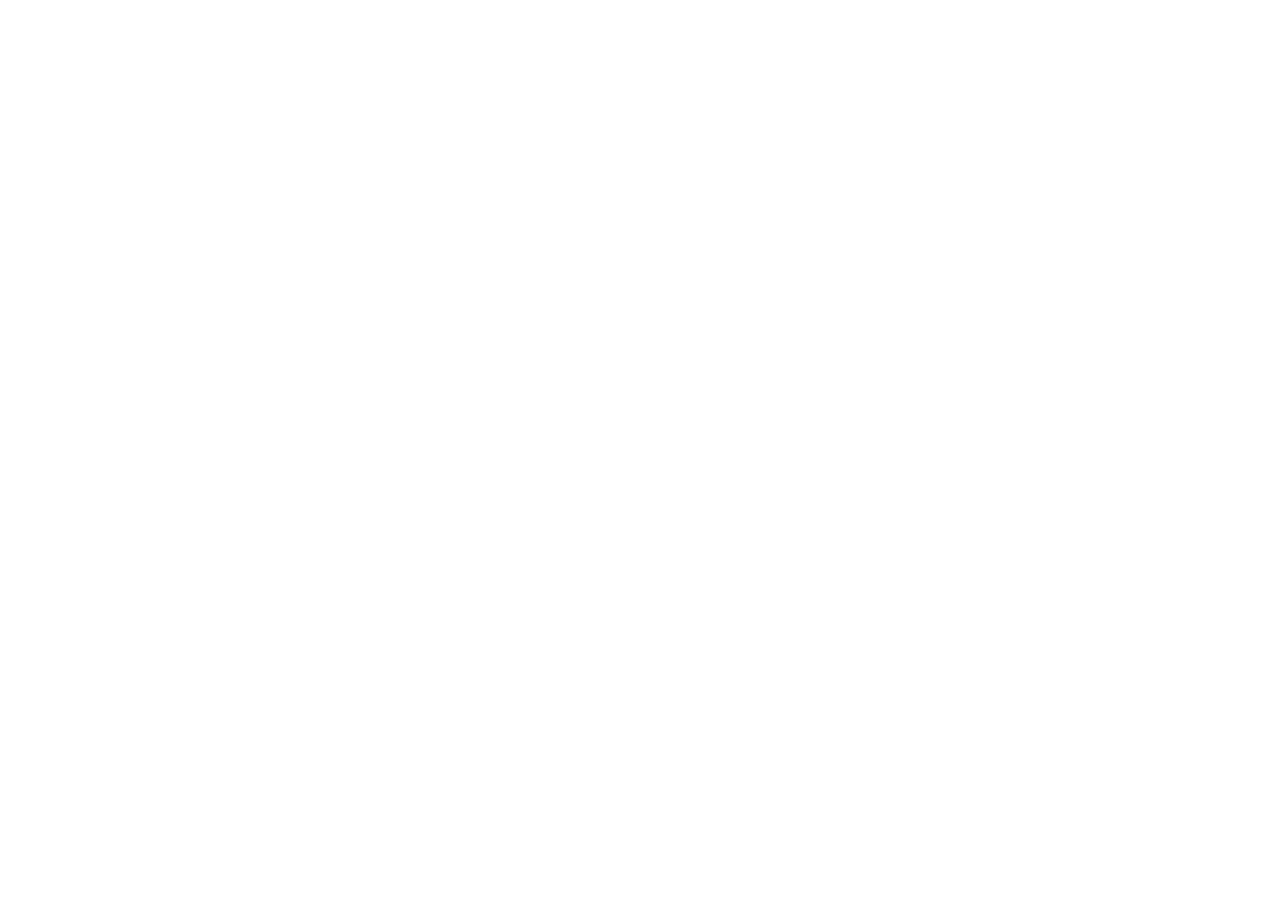
==== index.html @ 07b18342 "V0.0 (Files initilized)" ====
<!DOCTYPE html>
<html lang="en">
<head>
    <meta charset="UTF-8">
    <meta name="viewport" content="width=device-width, initial-scale=1.0">
    <title>Homepage</title>
    <link rel="stylesheet" href="assets/css/style.css">
</head>
<body>
    
</body>
</html>
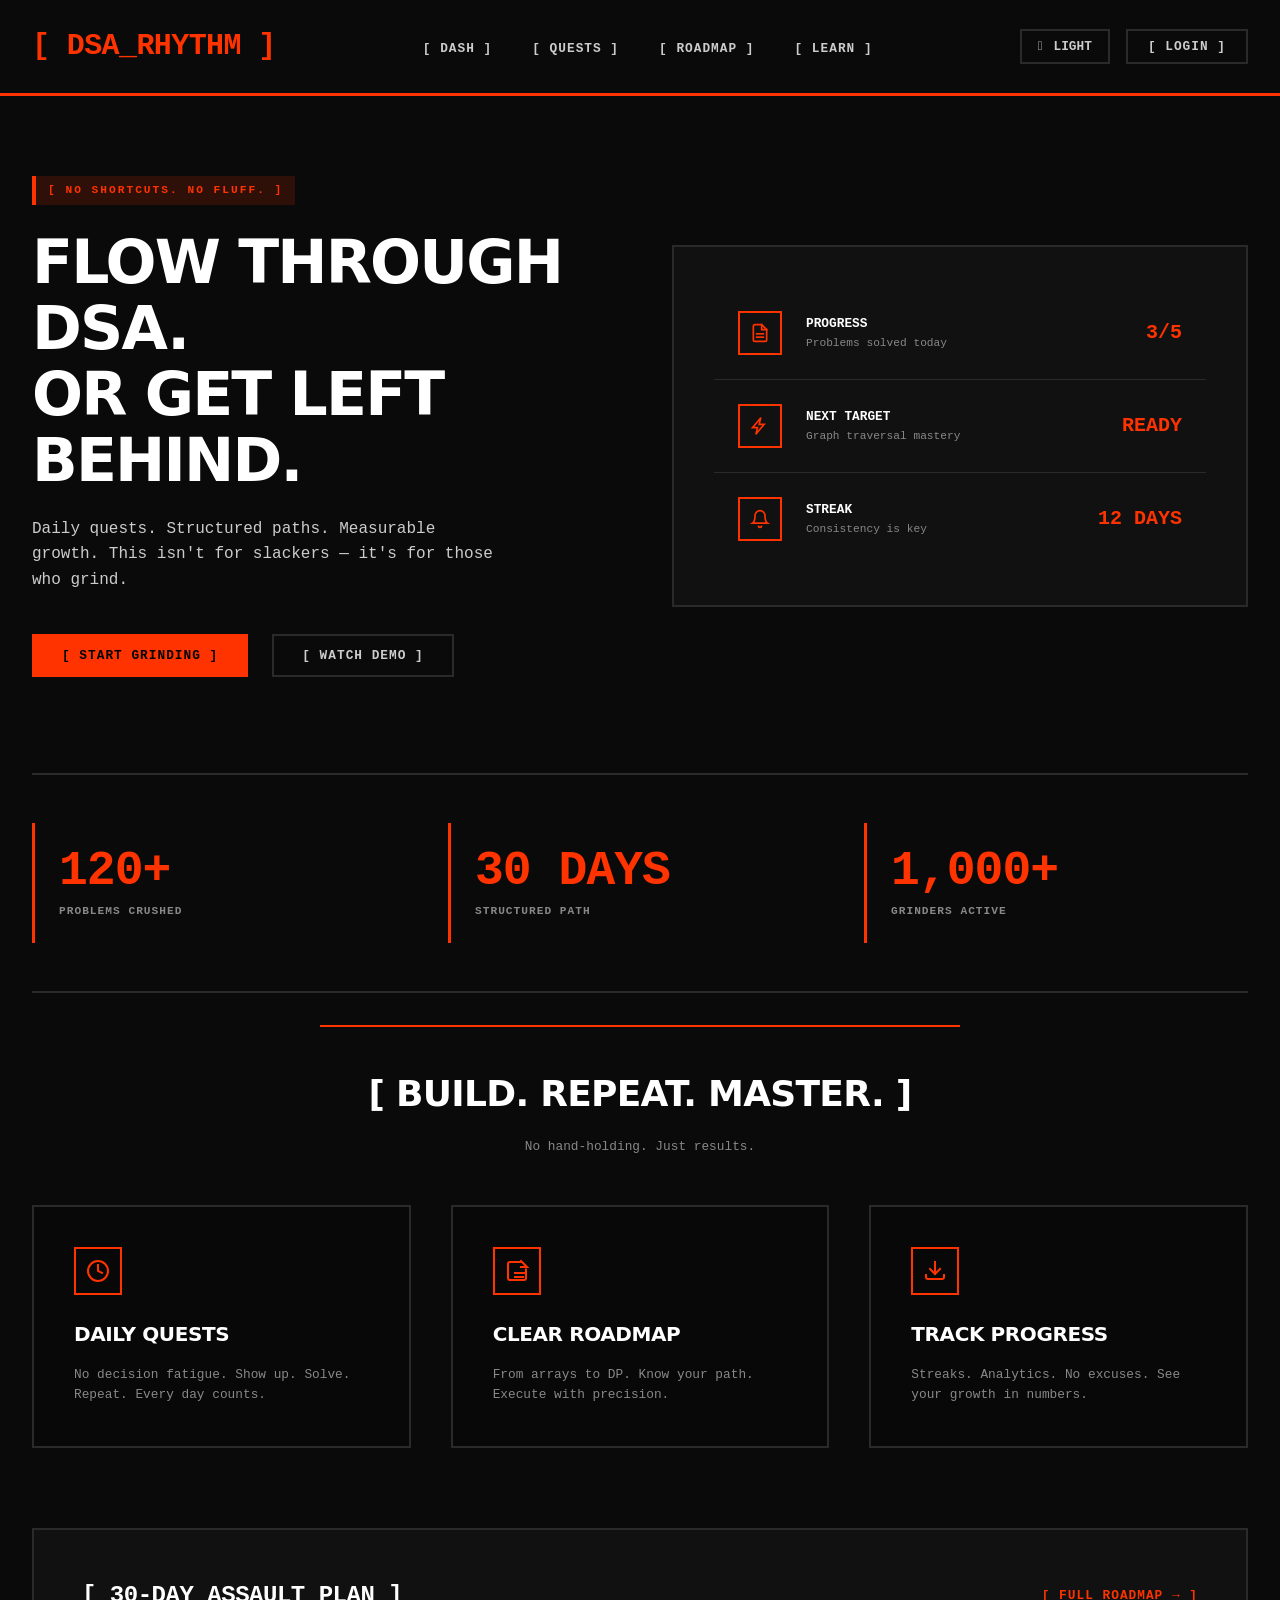
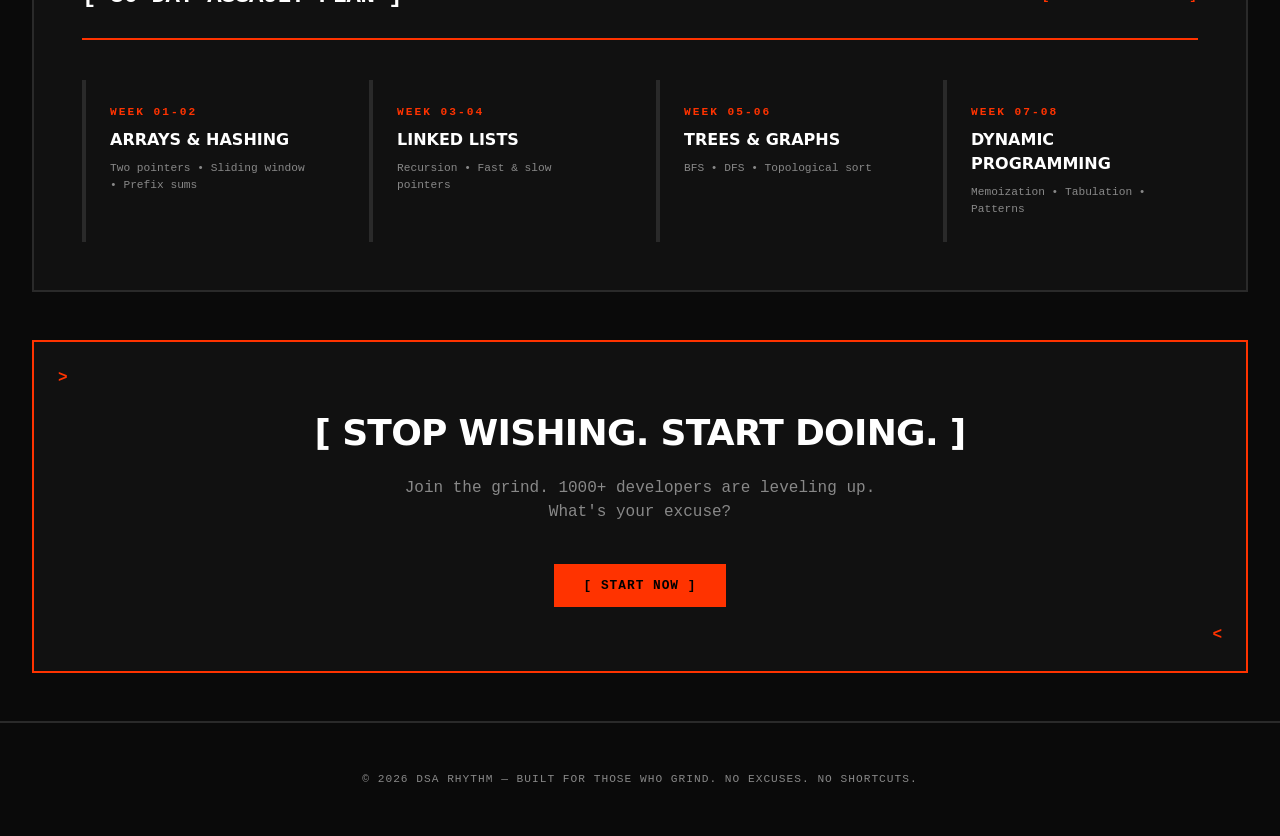
==== commit 62c57356: "Designing the initial design is the hardest part" ====
--- a/index.html
+++ b/index.html
@@ -1,12 +1,234 @@
 <!DOCTYPE html>
 <html lang="en">
+
 <head>
-    <meta charset="UTF-8">
-    <meta name="viewport" content="width=device-width, initial-scale=1.0">
-    <title>Homepage</title>
-    <link rel="stylesheet" href="assets/css/style.css">
+  <meta charset="UTF-8">
+  <meta name="viewport" content="width=device-width, initial-scale=1.0, viewport-fit=cover">
+  <meta name="description" content="DSA Rhythm - Master Data Structures. No shortcuts. No fluff. Pure discipline.">
+  <title>DSA Rhythm | Grind. Build. Master.</title>
+
+  <!-- Favicon - sharp, brutal -->
+  <link rel="icon" type="image/svg+xml"
+    href="data:image/svg+xml,%3Csvg xmlns='http://www.w3.org/2000/svg' viewBox='0 0 100 100'%3E%3Crect width='100' height='100' fill='%23ff3300'/%3E%3Ctext x='50' y='68' text-anchor='middle' fill='white' font-size='48' font-weight='900' font-family='monospace'%3ED%3C/text%3E%3C/svg%3E">
+
+  <link rel="stylesheet" href="assets/css/index.css">
 </head>
+
 <body>
-    
+
+  <header class="navbar">
+    <div class="container nav-container">
+      <a href="#" class="logo">[ DSA_RHYTHM ]</a>
+
+      <ul class="nav-links">
+        <li><a href="#">[ DASH ]</a></li>
+        <li><a href="#">[ QUESTS ]</a></li>
+        <li><a href="#">[ ROADMAP ]</a></li>
+        <li><a href="#">[ LEARN ]</a></li>
+      </ul>
+
+      <div class="nav-actions">
+        <button class="theme-toggle" id="themeToggle">
+          <span id="themeIcon"></span>
+          <span id="themeText">LIGHT</span>
+        </button>
+        <button class="btn-secondary" style="padding: 8px 20px;">[ LOGIN ]</button>
+      </div>
+
+      <button class="mobile-menu-btn" id="mobileMenuBtn" aria-label="Menu">
+        <span></span>
+        <span></span>
+        <span></span>
+      </button>
+    </div>
+  </header>
+
+  <div class="menu-overlay" id="menuOverlay"></div>
+
+  <!-- Mobile Menu Panel -->
+  <div class="mobile-menu" id="mobileMenu">
+    <div class="mobile-menu-header">
+      <span class="mobile-menu-logo">[ DSA ]</span>
+      <button class="close-menu-btn" id="closeMenuBtn">✕</button>
+    </div>
+    <ul class="mobile-nav-links">
+      <li><a href="#">[ DASHBOARD ]</a></li>
+      <li><a href="#">[ QUESTS ]</a></li>
+      <li><a href="#">[ ROADMAP ]</a></li>
+      <li><a href="#">[ LEARN ]</a></li>
+    </ul>
+    <div class="mobile-actions">
+      <button class="theme-toggle" id="mobileThemeToggle">
+        <span id="mobileThemeIcon"></span>
+        <span id="mobileThemeText">LIGHT</span>
+      </button>
+      <button class="btn-secondary">[ LOGIN ]</button>
+    </div>
+  </div>
+
+  <main>
+    <div class="container">
+      <section class="hero">
+        <div>
+          <span class="hero-badge">[ NO SHORTCUTS. NO FLUFF. ]</span>
+          <h1>FLOW THROUGH DSA.<br>OR GET LEFT BEHIND.</h1>
+          <p class="hero-description">
+            Daily quests. Structured paths. Measurable growth. This isn't for slackers — it's for those who grind.
+          </p>
+          <div class="hero-actions">
+            <button class="btn-primary">[ START GRINDING ]</button>
+            <button class="btn-secondary">[ WATCH DEMO ]</button>
+          </div>
+        </div>
+        <div class="hero-visual">
+          <div class="visual-card">
+            <div class="visual-icon">
+              <svg width="20" height="20" viewBox="0 0 24 24" fill="none" stroke="currentColor" stroke-width="2"
+                stroke-linecap="square" stroke-linejoin="miter">
+                <path d="M14 2H6a2 2 0 0 0-2 2v16a2 2 0 0 0 2 2h12a2 2 0 0 0 2-2V8z" />
+                <polyline points="14 2 14 8 20 8" />
+                <line x1="16" y1="13" x2="8" y2="13" />
+                <line x1="16" y1="17" x2="8" y2="17" />
+              </svg>
+            </div>
+            <div class="visual-info">
+              <div class="visual-title">PROGRESS</div>
+              <div class="visual-sub">Problems solved today</div>
+            </div>
+            <div class="visual-value">3/5</div>
+          </div>
+          <div class="visual-card">
+            <div class="visual-icon">
+              <svg width="20" height="20" viewBox="0 0 24 24" fill="none" stroke="currentColor" stroke-width="2"
+                stroke-linecap="square" stroke-linejoin="miter">
+                <path d="M13 2L3 14h6l-2 8 10-12h-6l2-8z" />
+              </svg>
+            </div>
+            <div class="visual-info">
+              <div class="visual-title">NEXT TARGET</div>
+              <div class="visual-sub">Graph traversal mastery</div>
+            </div>
+            <div class="visual-value">READY</div>
+          </div>
+          <div class="visual-card">
+            <div class="visual-icon">
+              <svg width="20" height="20" viewBox="0 0 24 24" fill="none" stroke="currentColor" stroke-width="2"
+                stroke-linecap="square" stroke-linejoin="miter">
+                <path d="M18 8A6 6 0 0 0 6 8c0 7-3 9-3 9h18s-3-2-3-9" />
+                <path d="M13.73 21a2 2 0 0 1-3.46 0" />
+              </svg>
+            </div>
+            <div class="visual-info">
+              <div class="visual-title">STREAK</div>
+              <div class="visual-sub">Consistency is key</div>
+            </div>
+            <div class="visual-value">12 DAYS</div>
+          </div>
+        </div>
+      </section>
+
+      <div class="stats-grid">
+        <div class="stat-card">
+          <div class="stat-number">120+</div>
+          <div class="stat-label">PROBLEMS CRUSHED</div>
+        </div>
+        <div class="stat-card">
+          <div class="stat-number">30 DAYS</div>
+          <div class="stat-label">STRUCTURED PATH</div>
+        </div>
+        <div class="stat-card">
+          <div class="stat-number">1,000+</div>
+          <div class="stat-label">GRINDERS ACTIVE</div>
+        </div>
+      </div>
+
+      <div class="section-header">
+        <h2>[ BUILD. REPEAT. MASTER. ]</h2>
+        <p>No hand-holding. Just results.</p>
+      </div>
+
+      <div class="features-grid">
+        <div class="feature">
+          <div class="feature-icon">
+            <svg width="24" height="24" viewBox="0 0 24 24" fill="none" stroke="currentColor" stroke-width="2"
+              stroke-linecap="square" stroke-linejoin="miter">
+              <circle cx="12" cy="12" r="10" />
+              <polyline points="12 6 12 12 16 14" />
+            </svg>
+          </div>
+          <h3>DAILY QUESTS</h3>
+          <p>No decision fatigue. Show up. Solve. Repeat. Every day counts.</p>
+        </div>
+        <div class="feature">
+          <div class="feature-icon">
+            <svg width="24" height="24" viewBox="0 0 24 24" fill="none" stroke="currentColor" stroke-width="2"
+              stroke-linecap="square" stroke-linejoin="miter">
+              <path d="M21 10.5V19a2 2 0 0 1-2 2H5a2 2 0 0 1-2-2V5a2 2 0 0 1 2-2h10.5" />
+              <polyline points="16 2 22 8 16 8" />
+              <line x1="10" y1="14" x2="21" y2="14" />
+              <line x1="10" y1="18" x2="18" y2="18" />
+            </svg>
+          </div>
+          <h3>CLEAR ROADMAP</h3>
+          <p>From arrays to DP. Know your path. Execute with precision.</p>
+        </div>
+        <div class="feature">
+          <div class="feature-icon">
+            <svg width="24" height="24" viewBox="0 0 24 24" fill="none" stroke="currentColor" stroke-width="2"
+              stroke-linecap="square" stroke-linejoin="miter">
+              <path d="M21 16v2a2 2 0 0 1-2 2H5a2 2 0 0 1-2-2v-2" />
+              <path d="M7 10l5 5 5-5" />
+              <path d="M12 15V3" />
+            </svg>
+          </div>
+          <h3>TRACK PROGRESS</h3>
+          <p>Streaks. Analytics. No excuses. See your growth in numbers.</p>
+        </div>
+      </div>
+      <div class="roadmap">
+        <div class="roadmap-header">
+          <h3>[ 30-DAY ASSAULT PLAN ]</h3>
+          <a href="#" class="roadmap-link">[ FULL ROADMAP → ]</a>
+        </div>
+        <div class="roadmap-steps">
+          <div class="step">
+            <div class="step-week">WEEK 01-02</div>
+            <div class="step-title">ARRAYS & HASHING</div>
+            <div class="step-desc">Two pointers • Sliding window • Prefix sums</div>
+          </div>
+          <div class="step">
+            <div class="step-week">WEEK 03-04</div>
+            <div class="step-title">LINKED LISTS</div>
+            <div class="step-desc">Recursion • Fast & slow pointers</div>
+          </div>
+          <div class="step">
+            <div class="step-week">WEEK 05-06</div>
+            <div class="step-title">TREES & GRAPHS</div>
+            <div class="step-desc">BFS • DFS • Topological sort</div>
+          </div>
+          <div class="step">
+            <div class="step-week">WEEK 07-08</div>
+            <div class="step-title">DYNAMIC PROGRAMMING</div>
+            <div class="step-desc">Memoization • Tabulation • Patterns</div>
+          </div>
+        </div>
+      </div>
+      <div class="cta">
+        <h2>[ STOP WISHING. START DOING. ]</h2>
+        <p>Join the grind. 1000+ developers are leveling up. What's your excuse?</p>
+        <button class="btn-primary">[ START NOW ]</button>
+      </div>
+    </div>
+  </main>
+
+  <footer class="footer">
+    <div class="container">
+      <p>© 2026 DSA RHYTHM — BUILT FOR THOSE WHO GRIND. NO EXCUSES. NO SHORTCUTS.</p>
+    </div>
+  </footer>
+
+  <script src="assets/scripts/main.js"></script>
+
 </body>
+
 </html>
--- a/assets/css/index.css
+++ b/assets/css/index.css
@@ -0,0 +1,866 @@
+   * {
+     margin: 0;
+     padding: 0;
+     box-sizing: border-box;
+   }
+
+   :root {
+     --space-1: 8px;
+     --space-2: 16px;
+     --space-3: 24px;
+     --space-4: 32px;
+     --space-5: 40px;
+     --space-6: 48px;
+     --space-7: 64px;
+     --space-8: 80px;
+     --space-9: 96px;
+
+     --font-mono: 'Courier New', 'Fira Code', 'SF Mono', monospace;
+     --font-sans: 'Inter', -apple-system, 'Segoe UI', system-ui, sans-serif;
+     --text-xs: 0.7rem;
+     --text-sm: 0.8rem;
+     --text-base: 0.9rem;
+     --text-md: 1rem;
+     --text-lg: 1.25rem;
+     --text-xl: 1.5rem;
+     --text-2xl: 1.875rem;
+     --text-3xl: 2.25rem;
+     --text-4xl: 3rem;
+     --text-5xl: 3.75rem;
+
+     --fw-normal: 400;
+     --fw-medium: 500;
+     --fw-bold: 700;
+     --fw-black: 900;
+
+     --bg-primary: #0a0a0a;
+     --bg-secondary: #111111;
+     --bg-tertiary: #1a1a1a;
+     --bg-card: #080808;
+     --border-primary: #ff3300;
+     --border-secondary: #2a2a2a;
+     --border-harsh: #ff3300;
+     --text-primary: #ffffff;
+     --text-secondary: #cccccc;
+     --text-tertiary: #888888;
+     --accent: #ff3300;
+     --accent-dark: #cc2800;
+     --accent-soft: rgba(255, 51, 0, 0.15);
+     --accent-glow: rgba(255, 51, 0, 0.08);
+     --danger: #ff0000;
+
+     --radius: 0px;
+     --shadow-sm: 2px 2px 0px rgba(255, 51, 0, 0.3);
+     --shadow-md: 4px 4px 0px rgba(255, 51, 0, 0.4);
+     --shadow-lg: 6px 6px 0px rgba(255, 51, 0, 0.5);
+     --shadow-xl: 8px 8px 0px rgba(255, 51, 0, 0.6);
+     --transition: all 0.1s cubic-bezier(0.2, 0.9, 0.4, 1);
+   }
+
+   body {
+     font-family: var(--font-sans);
+     background: var(--bg-primary);
+     color: var(--text-primary);
+     line-height: 1.5;
+     -webkit-font-smoothing: antialiased;
+     border: none;
+   }
+
+   * {
+     border-radius: 0px !important;
+   }
+
+   h1,
+   h2,
+   h3,
+   h4,
+   .logo,
+   .stat-number {
+     font-weight: var(--fw-black);
+     letter-spacing: -0.02em;
+     text-transform: uppercase;
+   }
+
+   h1 {
+     font-size: var(--text-5xl);
+     line-height: 1.1;
+     letter-spacing: -0.03em;
+   }
+
+   h2 {
+     font-size: var(--text-3xl);
+     letter-spacing: -0.02em;
+   }
+
+   h3 {
+     font-size: var(--text-xl);
+     font-weight: var(--fw-bold);
+   }
+
+   .container {
+     max-width: 1280px;
+     margin: 0 auto;
+     padding: 0 var(--space-4);
+   }
+
+   .btn-primary {
+     display: inline-flex;
+     align-items: center;
+     justify-content: center;
+     gap: var(--space-2);
+     background: var(--accent);
+     color: #000000;
+     border: 2px solid var(--accent);
+     padding: 12px 28px;
+     font-size: var(--text-sm);
+     font-weight: var(--fw-bold);
+     text-transform: uppercase;
+     letter-spacing: 1px;
+     cursor: pointer;
+     transition: var(--transition);
+     text-decoration: none;
+     font-family: var(--font-mono);
+   }
+
+   .btn-primary:hover {
+     background: transparent;
+     color: var(--accent);
+     transform: translate(-2px, -2px);
+     box-shadow: var(--shadow-md);
+   }
+
+   .btn-secondary {
+     display: inline-flex;
+     align-items: center;
+     justify-content: center;
+     gap: var(--space-2);
+     background: transparent;
+     border: 2px solid var(--border-secondary);
+     color: var(--text-secondary);
+     padding: 12px 28px;
+     font-size: var(--text-sm);
+     font-weight: var(--fw-bold);
+     text-transform: uppercase;
+     letter-spacing: 1px;
+     cursor: pointer;
+     transition: var(--transition);
+     text-decoration: none;
+     font-family: var(--font-mono);
+   }
+
+   .btn-secondary:hover {
+     border-color: var(--accent);
+     color: var(--accent);
+     transform: translate(-2px, -2px);
+   }
+
+   .navbar {
+     padding: var(--space-3) 0;
+     border-bottom: 3px solid var(--accent);
+     background: var(--bg-primary);
+     position: sticky;
+     top: 0;
+     z-index: 100;
+   }
+
+   .nav-container {
+     display: flex;
+     justify-content: space-between;
+     align-items: center;
+     flex-wrap: wrap;
+     gap: var(--space-3);
+   }
+
+   .logo {
+     font-size: var(--text-2xl);
+     font-weight: var(--fw-black);
+     color: var(--accent);
+     letter-spacing: -0.02em;
+     text-decoration: none;
+     font-family: var(--font-mono);
+     text-transform: uppercase;
+   }
+
+   .nav-links {
+     display: flex;
+     gap: var(--space-5);
+     list-style: none;
+   }
+
+   .nav-links a {
+     color: var(--text-secondary);
+     text-decoration: none;
+     font-size: var(--text-sm);
+     font-weight: var(--fw-bold);
+     text-transform: uppercase;
+     letter-spacing: 1px;
+     transition: var(--transition);
+     font-family: var(--font-mono);
+   }
+
+   .nav-links a:hover {
+     color: var(--accent);
+   }
+
+   .nav-actions {
+     display: flex;
+     gap: var(--space-2);
+     align-items: center;
+   }
+
+   .mobile-menu-btn {
+     display: none;
+     background: transparent;
+     border: 2px solid var(--border-secondary);
+     padding: 10px;
+     cursor: pointer;
+     transition: var(--transition);
+     flex-direction: column;
+     gap: 5px;
+     width: 44px;
+     height: 44px;
+     align-items: center;
+     justify-content: center;
+   }
+
+   .mobile-menu-btn:hover {
+     border-color: var(--accent);
+     transform: translate(-2px, -2px);
+   }
+
+   .mobile-menu-btn span {
+     display: block;
+     width: 22px;
+     height: 2px;
+     background: var(--text-secondary);
+     transition: var(--transition);
+   }
+
+   .mobile-menu-btn:hover span {
+     background: var(--accent);
+   }
+
+   .mobile-menu {
+     position: fixed;
+     top: 0;
+     left: -100%;
+     width: 85%;
+     max-width: 320px;
+     height: 100vh;
+     background: var(--bg-primary);
+     border-right: 3px solid var(--accent);
+     z-index: 200;
+     padding: var(--space-6) var(--space-4);
+     transition: left 0.2s cubic-bezier(0.2, 0.9, 0.4, 1);
+     overflow-y: auto;
+   }
+
+   .mobile-menu.active {
+     left: 0;
+   }
+
+   .mobile-menu-header {
+     display: flex;
+     justify-content: space-between;
+     align-items: center;
+     margin-bottom: var(--space-5);
+     padding-bottom: var(--space-3);
+     border-bottom: 2px solid var(--border-secondary);
+   }
+
+   .mobile-menu-logo {
+     font-size: var(--text-xl);
+     font-weight: var(--fw-black);
+     color: var(--accent);
+     font-family: var(--font-mono);
+     text-transform: uppercase;
+   }
+
+   .close-menu-btn {
+     background: transparent;
+     border: 2px solid var(--border-secondary);
+     width: 40px;
+     height: 40px;
+     cursor: pointer;
+     font-size: var(--text-xl);
+     color: var(--text-secondary);
+     transition: var(--transition);
+     font-family: var(--font-mono);
+   }
+
+   .close-menu-btn:hover {
+     border-color: var(--accent);
+     color: var(--accent);
+   }
+
+   .mobile-nav-links {
+     list-style: none;
+     margin-bottom: var(--space-5);
+   }
+
+   .mobile-nav-links li {
+     margin-bottom: var(--space-3);
+   }
+
+   .mobile-nav-links a {
+     color: var(--text-secondary);
+     text-decoration: none;
+     font-size: var(--text-lg);
+     font-weight: var(--fw-bold);
+     text-transform: uppercase;
+     letter-spacing: 1px;
+     font-family: var(--font-mono);
+     display: block;
+     padding: var(--space-2) 0;
+     transition: var(--transition);
+   }
+
+   .mobile-nav-links a:hover {
+     color: var(--accent);
+     transform: translateX(4px);
+   }
+
+   .mobile-actions {
+     display: flex;
+     flex-direction: column;
+     gap: var(--space-2);
+     padding-top: var(--space-3);
+     border-top: 2px solid var(--border-secondary);
+   }
+
+   .mobile-actions .btn-secondary,
+   .mobile-actions .theme-toggle {
+     width: 100%;
+     justify-content: center;
+   }
+
+   .menu-overlay {
+     position: fixed;
+     top: 0;
+     left: 0;
+     width: 100%;
+     height: 100%;
+     background: rgba(0, 0, 0, 0.8);
+     z-index: 150;
+     opacity: 0;
+     visibility: hidden;
+     transition: opacity 0.2s ease;
+   }
+
+   .menu-overlay.active {
+     opacity: 1;
+     visibility: visible;
+   }
+
+   .theme-toggle {
+     background: transparent;
+     border: 2px solid var(--border-secondary);
+     padding: 8px 16px;
+     cursor: pointer;
+     font-size: var(--text-sm);
+     font-weight: var(--fw-bold);
+     color: var(--text-secondary);
+     transition: var(--transition);
+     display: inline-flex;
+     align-items: center;
+     gap: var(--space-1);
+     text-transform: uppercase;
+     font-family: var(--font-mono);
+   }
+
+   .theme-toggle:hover {
+     border-color: var(--accent);
+     color: var(--accent);
+     transform: translate(-2px, -2px);
+   }
+
+   .hero {
+     display: grid;
+     grid-template-columns: 1fr 1fr;
+     gap: var(--space-7);
+     padding: var(--space-8) 0 var(--space-7) 0;
+     align-items: center;
+   }
+
+   .hero-badge {
+     display: inline-block;
+     background: var(--accent-soft);
+     color: var(--accent);
+     font-size: var(--text-xs);
+     font-weight: var(--fw-bold);
+     padding: 6px 12px;
+     margin-bottom: var(--space-3);
+     text-transform: uppercase;
+     letter-spacing: 2px;
+     border-left: 4px solid var(--accent);
+     font-family: var(--font-mono);
+   }
+
+   .hero h1 {
+     margin-bottom: var(--space-3);
+     color: var(--text-primary);
+   }
+
+   .hero-description {
+     font-size: var(--text-md);
+     color: var(--text-secondary);
+     margin-bottom: var(--space-5);
+     line-height: 1.6;
+     max-width: 480px;
+     font-family: var(--font-mono);
+   }
+
+   .hero-actions {
+     display: flex;
+     gap: var(--space-3);
+   }
+
+   .stats-grid {
+     display: grid;
+     grid-template-columns: repeat(3, 1fr);
+     gap: var(--space-4);
+     padding: var(--space-6) 0;
+     border-top: 2px solid var(--border-secondary);
+     border-bottom: 2px solid var(--border-secondary);
+     margin: var(--space-4) 0;
+   }
+
+   .stat-card {
+     padding: var(--space-3);
+     border-left: 3px solid var(--accent);
+   }
+
+   .stat-number {
+     font-size: var(--text-4xl);
+     font-weight: var(--fw-black);
+     color: var(--accent);
+     line-height: 1;
+     margin-bottom: var(--space-1);
+     font-family: var(--font-mono);
+   }
+
+   .stat-label {
+     font-size: var(--text-xs);
+     color: var(--text-tertiary);
+     font-weight: var(--fw-bold);
+     text-transform: uppercase;
+     letter-spacing: 1px;
+     font-family: var(--font-mono);
+   }
+
+   .section-header {
+     text-align: center;
+     max-width: 640px;
+     margin: 0 auto var(--space-6) auto;
+     border-top: 2px solid var(--accent);
+     padding-top: var(--space-5);
+   }
+
+   .section-header h2 {
+     margin-bottom: var(--space-2);
+   }
+
+   .section-header p {
+     color: var(--text-tertiary);
+     font-size: var(--text-sm);
+     font-family: var(--font-mono);
+   }
+
+   .features-grid {
+     display: grid;
+     grid-template-columns: repeat(auto-fit, minmax(300px, 1fr));
+     gap: var(--space-5);
+     margin: var(--space-6) 0 var(--space-8) 0;
+   }
+
+   .feature {
+     padding: var(--space-5);
+     background: var(--bg-card);
+     transition: var(--transition);
+     border: 2px solid var(--border-secondary);
+     position: relative;
+   }
+
+   .feature:hover {
+     transform: translate(-4px, -4px);
+     border-color: var(--accent);
+     box-shadow: var(--shadow-lg);
+   }
+
+   .feature-icon {
+     width: 48px;
+     height: 48px;
+     background: transparent;
+     border: 2px solid var(--accent);
+     display: flex;
+     align-items: center;
+     justify-content: center;
+     margin-bottom: var(--space-3);
+     color: var(--accent);
+   }
+
+   .feature-icon svg {
+     width: 24px;
+     height: 24px;
+   }
+
+   .feature h3 {
+     margin-bottom: var(--space-2);
+     text-transform: uppercase;
+     font-size: var(--text-lg);
+   }
+
+   .feature p {
+     color: var(--text-tertiary);
+     font-size: var(--text-sm);
+     line-height: 1.6;
+     font-family: var(--font-mono);
+   }
+
+   .roadmap {
+     background: var(--bg-secondary);
+     padding: var(--space-6);
+     margin: var(--space-6) 0;
+     border: 2px solid var(--border-secondary);
+   }
+
+   .roadmap-header {
+     display: flex;
+     justify-content: space-between;
+     align-items: center;
+     margin-bottom: var(--space-5);
+     flex-wrap: wrap;
+     gap: var(--space-3);
+     border-bottom: 2px solid var(--accent);
+     padding-bottom: var(--space-3);
+   }
+
+   .roadmap-header h3 {
+     font-size: var(--text-xl);
+     text-transform: uppercase;
+     font-family: var(--font-mono);
+   }
+
+   .roadmap-link {
+     color: var(--accent);
+     text-decoration: none;
+     font-size: var(--text-sm);
+     font-weight: var(--fw-bold);
+     text-transform: uppercase;
+     font-family: var(--font-mono);
+     letter-spacing: 1px;
+   }
+
+   .roadmap-link:hover {
+     text-decoration: underline;
+   }
+
+   .roadmap-steps {
+     display: grid;
+     grid-template-columns: repeat(auto-fit, minmax(220px, 1fr));
+     gap: var(--space-4);
+   }
+
+   .step {
+     padding: var(--space-3);
+     border-left: 4px solid var(--border-secondary);
+     transition: var(--transition);
+   }
+
+   .step:hover {
+     border-left-color: var(--accent);
+     background: var(--accent-soft);
+     transform: translateX(4px);
+   }
+
+   .step-week {
+     font-size: var(--text-xs);
+     font-weight: var(--fw-black);
+     color: var(--accent);
+     text-transform: uppercase;
+     letter-spacing: 2px;
+     margin-bottom: var(--space-1);
+     font-family: var(--font-mono);
+   }
+
+   .step-title {
+     font-weight: var(--fw-bold);
+     margin-bottom: var(--space-1);
+     text-transform: uppercase;
+     font-size: var(--text-md);
+   }
+
+   .step-desc {
+     font-size: var(--text-xs);
+     color: var(--text-tertiary);
+     font-family: var(--font-mono);
+   }
+
+   .cta {
+     text-align: center;
+     padding: var(--space-7);
+     background: var(--bg-secondary);
+     margin: var(--space-6) 0;
+     border: 2px solid var(--accent);
+     position: relative;
+   }
+
+   .cta::before {
+     content: ">";
+     position: absolute;
+     left: var(--space-3);
+     top: var(--space-3);
+     color: var(--accent);
+     font-family: var(--font-mono);
+     font-weight: bold;
+   }
+
+   .cta::after {
+     content: "<";
+     position: absolute;
+     right: var(--space-3);
+     bottom: var(--space-3);
+     color: var(--accent);
+     font-family: var(--font-mono);
+     font-weight: bold;
+   }
+
+   .cta h2 {
+     margin-bottom: var(--space-2);
+   }
+
+   .cta p {
+     color: var(--text-tertiary);
+     max-width: 480px;
+     margin: 0 auto var(--space-5) auto;
+     font-family: var(--font-mono);
+   }
+
+   .footer {
+     text-align: center;
+     padding: var(--space-6) 0;
+     border-top: 2px solid var(--border-secondary);
+     margin-top: var(--space-6);
+     color: var(--text-tertiary);
+     font-size: var(--text-xs);
+     font-family: var(--font-mono);
+     text-transform: uppercase;
+     letter-spacing: 1px;
+   }
+
+   .hero-visual {
+     background: var(--bg-secondary);
+     padding: var(--space-5);
+     border: 2px solid var(--border-secondary);
+   }
+
+   .visual-card {
+     display: flex;
+     align-items: center;
+     gap: var(--space-3);
+     padding: var(--space-3);
+     border-bottom: 1px solid var(--border-secondary);
+   }
+
+   .visual-card:last-child {
+     border-bottom: none;
+   }
+
+   .visual-icon {
+     width: 44px;
+     height: 44px;
+     background: transparent;
+     border: 2px solid var(--accent);
+     display: flex;
+     align-items: center;
+     justify-content: center;
+     color: var(--accent);
+   }
+
+   .visual-info {
+     flex: 1;
+   }
+
+   .visual-title {
+     font-weight: var(--fw-bold);
+     margin-bottom: 2px;
+     text-transform: uppercase;
+     font-size: var(--text-sm);
+     font-family: var(--font-mono);
+   }
+
+   .visual-sub {
+     font-size: var(--text-xs);
+     color: var(--text-tertiary);
+     font-family: var(--font-mono);
+   }
+
+   .visual-value {
+     font-weight: var(--fw-black);
+     color: var(--accent);
+     font-family: var(--font-mono);
+     font-size: var(--text-lg);
+   }
+
+   /* Responsive Media Queries */
+   @media (max-width: 900px) {
+     .hero {
+       grid-template-columns: 1fr;
+       gap: var(--space-5);
+       text-align: left;
+     }
+
+     .hero-description {
+       margin-right: auto;
+     }
+
+     .stats-grid {
+       grid-template-columns: 1fr;
+       gap: var(--space-3);
+     }
+
+     .features-grid {
+       grid-template-columns: 1fr;
+     }
+
+     .roadmap-steps {
+       grid-template-columns: 1fr;
+     }
+
+     .nav-links {
+       display: none;
+     }
+
+     .nav-actions {
+       display: none;
+     }
+
+     .mobile-menu-btn {
+       display: flex;
+     }
+
+     .container {
+       padding: 0 var(--space-3);
+     }
+   }
+
+   @media (max-width: 768px) {
+     :root {
+       --text-5xl: 2.5rem;
+       --text-4xl: 2rem;
+       --text-3xl: 1.75rem;
+       --text-2xl: 1.5rem;
+       --text-xl: 1.25rem;
+     }
+
+     .hero {
+       padding: var(--space-6) 0 var(--space-5) 0;
+     }
+
+     .hero-badge {
+       font-size: var(--text-xs);
+     }
+
+     .stat-number {
+       font-size: var(--text-3xl);
+     }
+
+     .feature {
+       padding: var(--space-4);
+     }
+
+     .roadmap {
+       padding: var(--space-4);
+     }
+
+     .cta {
+       padding: var(--space-5);
+     }
+
+     .cta::before,
+     .cta::after {
+       font-size: var(--text-sm);
+     }
+   }
+
+   @media (max-width: 640px) {
+     .container {
+       padding: 0 var(--space-3);
+     }
+
+     h1 {
+       font-size: var(--text-3xl);
+     }
+
+     h2 {
+       font-size: var(--text-xl);
+     }
+
+     .hero-actions {
+       flex-direction: column;
+       width: 100%;
+     }
+
+     .btn-primary,
+     .btn-secondary {
+       width: 100%;
+       justify-content: center;
+     }
+
+     .stats-grid {
+       gap: var(--space-2);
+     }
+
+     .stat-card {
+       padding: var(--space-2);
+     }
+
+     .features-grid {
+       gap: var(--space-3);
+     }
+
+     .roadmap-steps {
+       gap: var(--space-2);
+     }
+
+     .step {
+       padding: var(--space-2);
+     }
+
+     .hero-visual {
+       padding: var(--space-3);
+     }
+
+     .visual-card {
+       padding: var(--space-2);
+     }
+
+     .visual-icon {
+       width: 36px;
+       height: 36px;
+     }
+
+     .visual-value {
+       font-size: var(--text-md);
+     }
+   }
+
+   @media (max-width: 480px) {
+     :root {
+       --space-5: 32px;
+       --space-6: 40px;
+       --space-7: 48px;
+     }
+
+     .logo {
+       font-size: var(--text-xl);
+     }
+
+     .mobile-menu {
+       width: 90%;
+     }
+
+     .mobile-nav-links a {
+       font-size: var(--text-md);
+     }
+   }
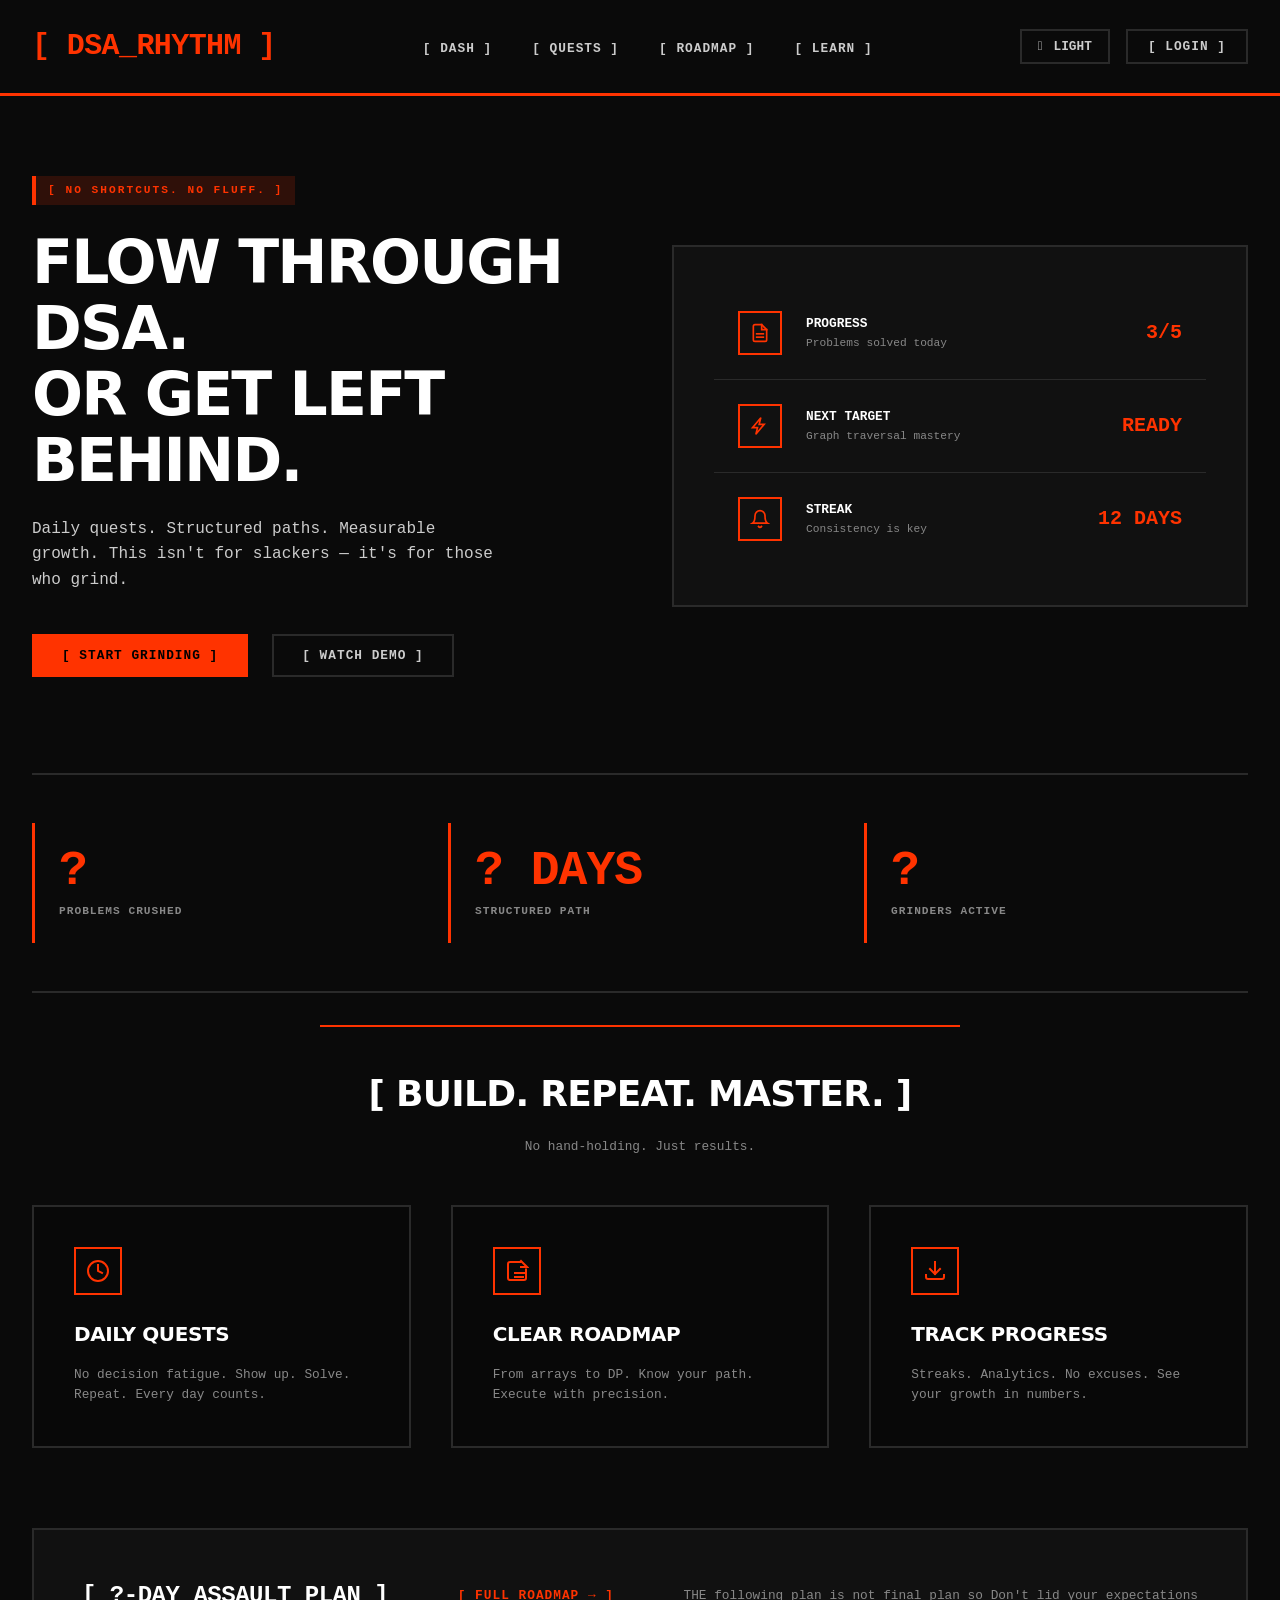
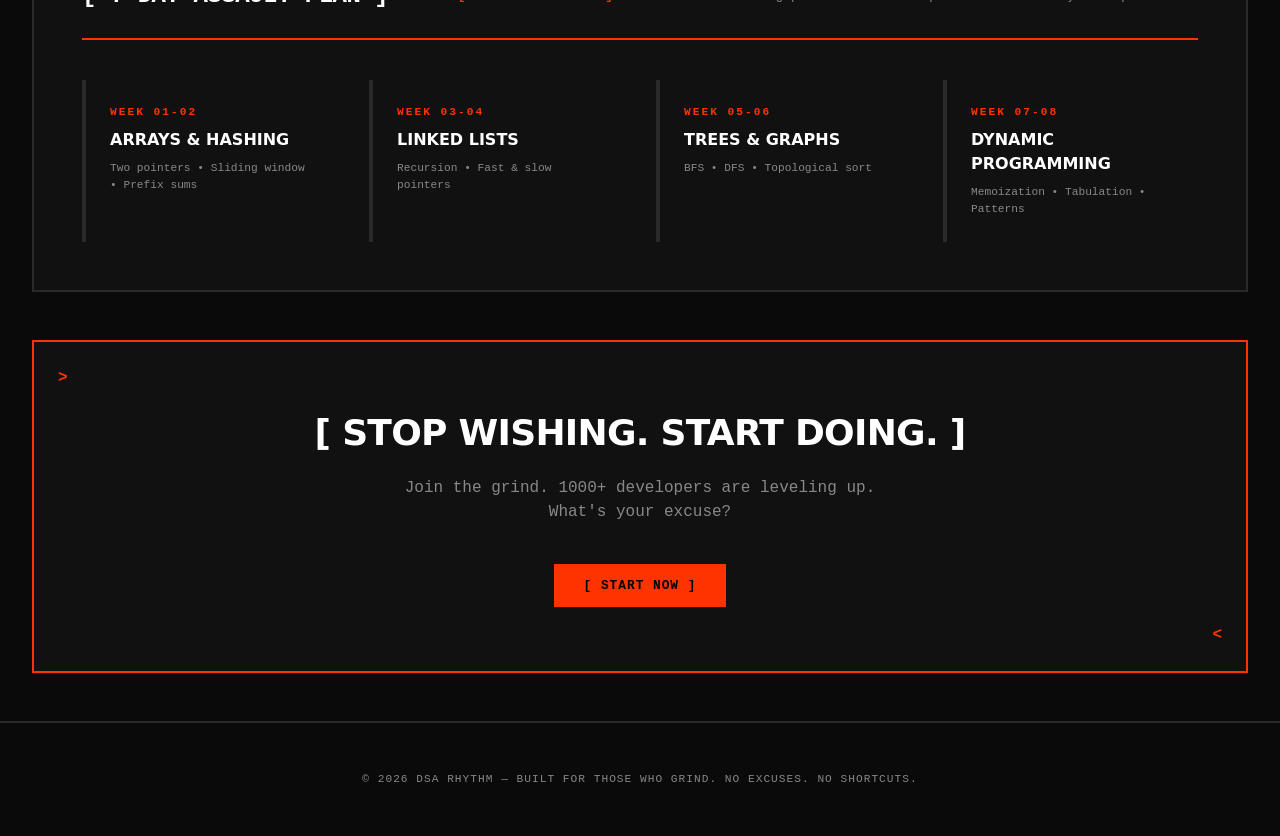
==== commit 1289d760: "Updated Plan for the page ( v 0.01)" ====
--- a/index.html
+++ b/index.html
@@ -129,15 +129,15 @@
 
       <div class="stats-grid">
         <div class="stat-card">
-          <div class="stat-number">120+</div>
+          <div class="stat-number">?</div>
           <div class="stat-label">PROBLEMS CRUSHED</div>
         </div>
         <div class="stat-card">
-          <div class="stat-number">30 DAYS</div>
+          <div class="stat-number">? DAYS</div>
           <div class="stat-label">STRUCTURED PATH</div>
         </div>
         <div class="stat-card">
-          <div class="stat-number">1,000+</div>
+          <div class="stat-number">?</div>
           <div class="stat-label">GRINDERS ACTIVE</div>
         </div>
       </div>
@@ -187,9 +187,13 @@
       </div>
       <div class="roadmap">
         <div class="roadmap-header">
-          <h3>[ 30-DAY ASSAULT PLAN ]</h3>
+          <h3>[ ?-DAY ASSAULT PLAN ]</h3>
           <a href="#" class="roadmap-link">[ FULL ROADMAP → ]</a>
-        </div>
+          <p style="     color: var(--text-tertiary);
+     font-size: var(--text-sm);
+     font-family: var(--font-mono);">THE following plan is not final plan so Don't lid your expectations</p>
+        </div>
+
         <div class="roadmap-steps">
           <div class="step">
             <div class="step-week">WEEK 01-02</div>
@@ -223,7 +227,7 @@
 
   <footer class="footer">
     <div class="container">
-      <p>© 2026 DSA RHYTHM — BUILT FOR THOSE WHO GRIND. NO EXCUSES. NO SHORTCUTS.</p>
+      <p> &copy; 2026 DSA RHYTHM — BUILT FOR THOSE WHO GRIND. NO EXCUSES. NO SHORTCUTS.</p>
     </div>
   </footer>
 
